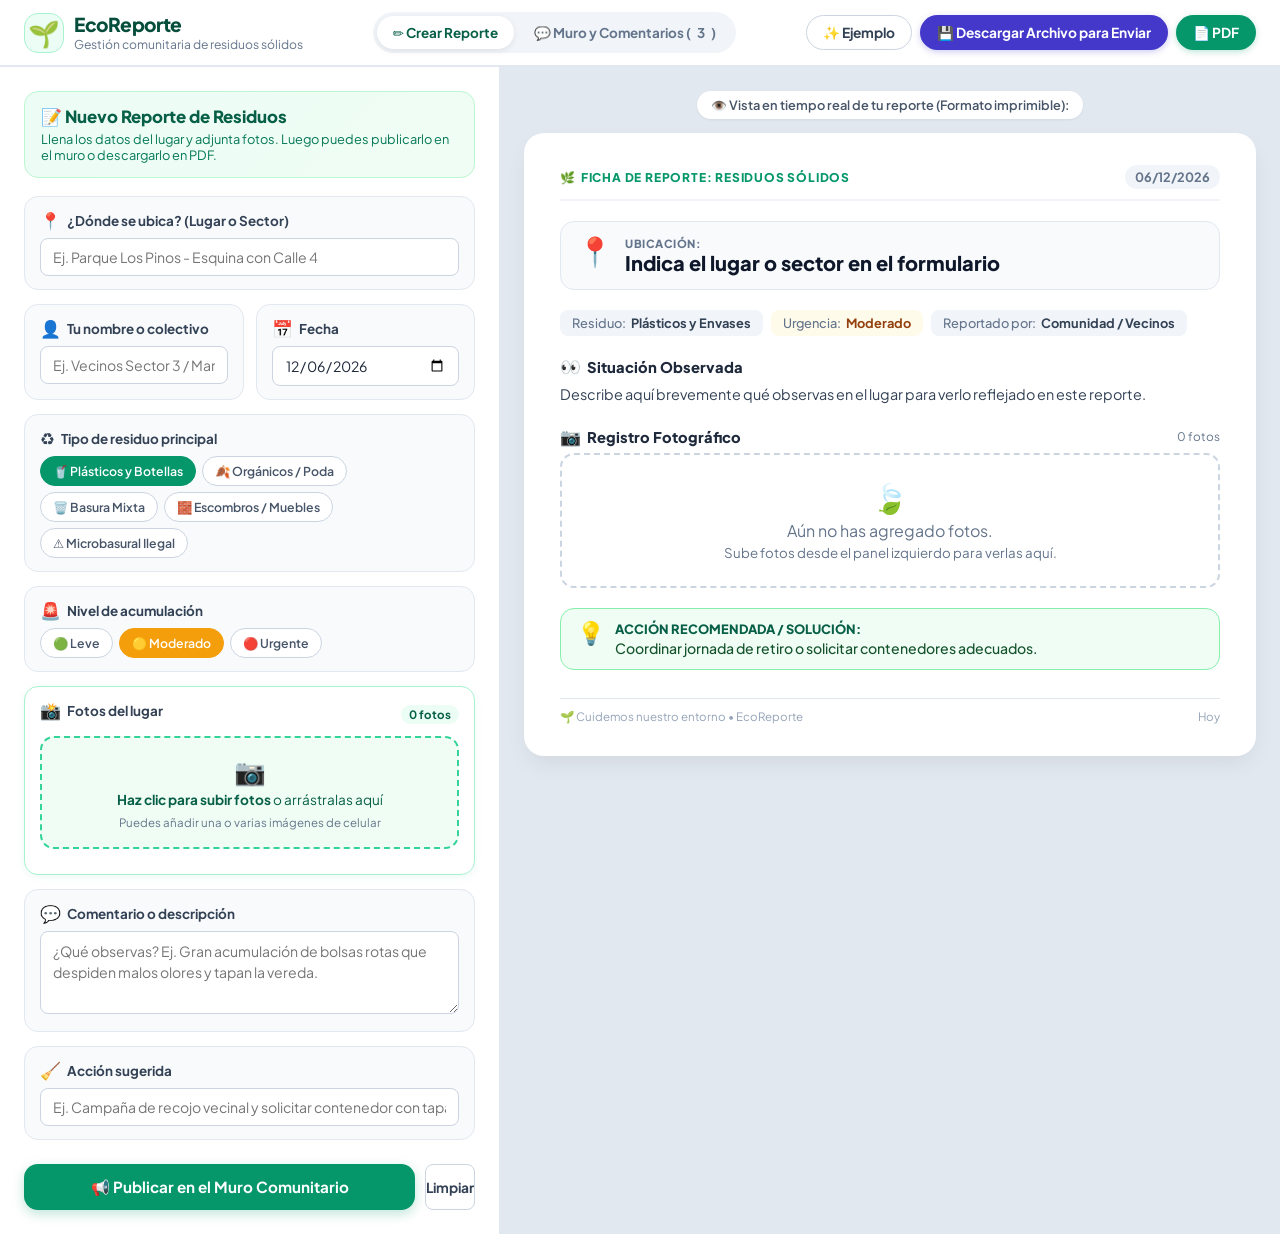
==== ecoreporte-completo.html @ 7c21dd0f "feat: EcoReporte - Sistema de reportes de residuos solidos con imagenes y muro comunitario" ====
<!DOCTYPE html>
<html lang="es">
<head>
  <meta charset="UTF-8">
  <meta name="viewport" content="width=device-width, initial-scale=1.0">
  <title>EcoReporte • Residuos Sólidos y Muro Comunitario</title>
  <link rel="preconnect" href="https://fonts.googleapis.com">
  <link rel="preconnect" href="https://fonts.gstatic.com" crossorigin>
  <link href="https://fonts.googleapis.com/css2?family=Plus+Jakarta+Sans:wght@400;500;600;700;800&family=Space+Grotesk:wght@600;700&display=swap" rel="stylesheet">
  <style>
/* ==========================================================================
   ESTILOS - ECOREPORTE (RESIDUOS SÓLIDOS & MURO COMUNITARIO)
   ========================================================================== */
:root {
  --eco-green: #10b981;
  --eco-dark: #065f46;
  --eco-light: #ecfdf5;
  --eco-border: #a7f3d0;
  --amber-soft: #fef3c7;
  --amber-text: #92400e;
  --red-soft: #fee2e2;
  --red-text: #991b1b;
  --bg-main: #f8fafc;
  --bg-card: #ffffff;
  --text-dark: #1e293b;
  --text-muted: #64748b;
  --border: #e2e8f0;
  --radius-sm: 8px;
  --radius-md: 14px;
  --radius-lg: 20px;
  --radius-pill: 9999px;
  --font-family: 'Plus Jakarta Sans', system-ui, -apple-system, sans-serif;
}
* { box-sizing: border-box; margin: 0; padding: 0; }
body {
  font-family: var(--font-family);
  background: var(--bg-main);
  color: var(--text-dark);
  min-height: 100vh;
  display: flex;
  flex-direction: column;
}
.navbar {
  background: #ffffff;
  border-bottom: 2px solid #e2e8f0;
  padding: 12px 24px;
  display: flex;
  align-items: center;
  justify-content: space-between;
  position: sticky;
  top: 0;
  z-index: 50;
  gap: 16px;
  flex-wrap: wrap;
}
.nav-brand { display: flex; align-items: center; gap: 10px; }
.brand-avatar {
  font-size: 1.6rem;
  background: var(--eco-light);
  width: 40px; height: 40px;
  display: flex; align-items: center; justify-content: center;
  border-radius: var(--radius-md);
  border: 1px solid var(--eco-border);
}
.brand-title {
  font-size: 1.2rem;
  font-weight: 800;
  color: #064e3b;
  letter-spacing: -0.3px;
  line-height: 1.2;
}
.brand-subtitle { font-size: 0.76rem; color: var(--text-muted); }
.nav-tabs {
  display: flex;
  background: #f1f5f9;
  padding: 4px;
  border-radius: var(--radius-pill);
  gap: 4px;
}
.tab-btn {
  font-family: inherit;
  font-size: 0.84rem;
  font-weight: 700;
  padding: 8px 16px;
  border-radius: var(--radius-pill);
  border: none;
  background: transparent;
  color: #64748b;
  cursor: pointer;
  transition: all 0.2s;
  display: flex; align-items: center; gap: 6px;
}
.tab-btn:hover { color: #1e293b; }
.tab-btn.active {
  background: #ffffff;
  color: #065f46;
  box-shadow: 0 2px 6px rgba(0, 0, 0, 0.08);
}
.nav-buttons { display: flex; gap: 8px; align-items: center; }
.view-content { display: none; flex: 1; }
.view-content.active { display: block; }
.btn {
  font-family: inherit;
  font-weight: 700;
  font-size: 0.86rem;
  cursor: pointer;
  border: 1px solid transparent;
  transition: all 0.2s ease;
  display: inline-flex; align-items: center; gap: 6px;
  border-radius: var(--radius-sm);
}
.btn-pill { padding: 8px 16px; border-radius: var(--radius-pill); }
.btn-primary {
  background: #059669; color: #ffffff;
  box-shadow: 0 2px 6px rgba(5, 150, 105, 0.25);
}
.btn-primary:hover { background: #047857; transform: translateY(-1px); }
.btn-secondary { background: #ffffff; color: #334155; border-color: #cbd5e1; }
.btn-secondary:hover { background: #f1f5f9; }
.btn-download-zip {
  background: #4338ca; color: #ffffff;
  box-shadow: 0 2px 6px rgba(67, 56, 202, 0.25);
}
.btn-download-zip:hover { background: #3730a3; transform: translateY(-1px); }
.btn-publish {
  background: #059669; color: #ffffff;
  padding: 12px 20px; font-size: 0.95rem;
  border-radius: var(--radius-md);
  box-shadow: 0 4px 12px rgba(5, 150, 105, 0.25);
  flex: 1; justify-content: center;
}
.btn-publish:hover { background: #047857; transform: translateY(-1px); }
.form-publish-actions { display: flex; gap: 10px; margin-top: 10px; }
.main-wrapper {
  display: grid;
  grid-template-columns: 500px 1fr;
  min-height: calc(100vh - 70px);
}
@media (max-width: 1024px) {
  .main-wrapper { grid-template-columns: 1fr; min-height: auto; }
}
.form-container {
  background: #ffffff;
  border-right: 1px solid var(--border);
  overflow-y: auto; padding: 24px;
}
.form-header-card {
  background: linear-gradient(135deg, #ecfdf5, #f0fdf4);
  border: 1px solid #bbf7d0;
  border-radius: var(--radius-md);
  padding: 14px 16px; margin-bottom: 18px;
}
.form-header-card h2 { font-size: 1.05rem; font-weight: 800; color: #065f46; margin-bottom: 4px; }
.form-header-card p { font-size: 0.8rem; color: #047857; }
.simple-form { display: flex; flex-direction: column; gap: 14px; }
.card-input {
  background: #f8fafc;
  border: 1px solid #e2e8f0;
  border-radius: var(--radius-md);
  padding: 13px 15px; transition: all 0.2s;
}
.card-input:focus-within {
  border-color: var(--eco-green);
  background: #ffffff;
  box-shadow: 0 0 0 3px rgba(16, 185, 129, 0.12);
}
.input-label {
  display: flex; align-items: center; gap: 6px;
  font-size: 0.84rem; font-weight: 700; color: #334155; margin-bottom: 7px;
}
.label-icon { font-size: 1.05rem; }
.grid-2-inputs { display: grid; grid-template-columns: 1fr 1fr; gap: 12px; }
@media (max-width: 600px) { .grid-2-inputs { grid-template-columns: 1fr; } }
input[type="text"], input[type="date"], textarea {
  width: 100%; font-family: inherit; font-size: 0.88rem;
  padding: 9px 12px; border: 1px solid #cbd5e1;
  border-radius: var(--radius-sm); background: #ffffff;
  color: var(--text-dark); outline: none; transition: border-color 0.2s;
}
input:focus, textarea:focus { border-color: var(--eco-green); }
textarea { resize: vertical; line-height: 1.5; }
.pills-selector { display: flex; flex-wrap: wrap; gap: 6px; }
.pill-option {
  font-family: inherit; font-size: 0.77rem; font-weight: 600;
  padding: 6px 12px; border-radius: var(--radius-pill);
  border: 1px solid #cbd5e1; background: #ffffff; color: #475569;
  cursor: pointer; transition: all 0.15s ease;
}
.pill-option:hover { background: #f1f5f9; }
.pill-option.active { background: #059669; color: #ffffff; border-color: #059669; }
.pill-low.active { background: #10b981; border-color: #10b981; }
.pill-mid.active { background: #f59e0b; border-color: #f59e0b; }
.pill-high.active { background: #ef4444; border-color: #ef4444; }
.highlight-box {
  background: #ffffff; border-color: #a7f3d0;
  box-shadow: 0 2px 8px rgba(16, 185, 129, 0.08);
}
.upload-head { display: flex; justify-content: space-between; align-items: center; margin-bottom: 8px; }
.photo-badge {
  font-size: 0.72rem; font-weight: 700; background: var(--eco-light);
  color: var(--eco-dark); padding: 2px 8px; border-radius: var(--radius-pill);
}
.simple-dropzone {
  border: 2px dashed #34d399; background: #f0fdf4;
  border-radius: var(--radius-md); padding: 16px 12px; text-align: center;
  cursor: pointer; transition: all 0.2s;
}
.simple-dropzone:hover, .simple-dropzone.dragover { background: #dcfce7; border-color: #059669; }
.drop-circle { font-size: 1.6rem; margin-bottom: 4px; }
.drop-text { font-size: 0.85rem; color: #065f46; margin-bottom: 2px; }
.drop-hint { font-size: 0.72rem; color: #64748b; }
.photos-editor-list { display: flex; flex-direction: column; gap: 8px; margin-top: 12px; }
.photo-edit-item {
  display: grid; grid-template-columns: 60px 1fr 30px; gap: 10px;
  background: #f8fafc; border: 1px solid #e2e8f0; border-radius: var(--radius-sm);
  padding: 6px; align-items: center;
}
.photo-thumb {
  width: 60px; height: 48px; border-radius: 6px; overflow: hidden; background: #cbd5e1;
}
.photo-thumb img { width: 100%; height: 100%; object-fit: cover; }
.photo-edit-item input { font-size: 0.78rem; padding: 5px 8px; }
.btn-del-photo {
  background: transparent; border: none; font-size: 1.1rem; color: #94a3b8;
  cursor: pointer; border-radius: 4px; width: 28px; height: 28px;
  display: flex; align-items: center; justify-content: center;
}
.btn-del-photo:hover { background: #fee2e2; color: #ef4444; }
.preview-container {
  background: #e2e8f0; overflow-y: auto; padding: 24px;
  display: flex; flex-direction: column; align-items: center;
}
.preview-notice {
  font-size: 0.8rem; font-weight: 600; color: #475569; margin-bottom: 14px;
  background: #ffffff; padding: 6px 14px; border-radius: var(--radius-pill);
  box-shadow: 0 1px 3px rgba(0,0,0,0.06);
}
.report-card {
  background: #ffffff; width: 100%; max-width: 740px;
  border-radius: var(--radius-lg); box-shadow: 0 10px 25px -5px rgba(0, 0, 0, 0.08);
  padding: 32px 36px; display: flex; flex-direction: column; gap: 20px;
}
@media (max-width: 600px) { .report-card { padding: 20px 16px; } }
.report-topbar {
  display: flex; justify-content: space-between; align-items: center;
  border-bottom: 2px solid #f1f5f9; padding-bottom: 10px;
}
.top-nature-tag {
  font-size: 0.75rem; font-weight: 800; letter-spacing: 0.8px; color: #059669;
  display: flex; align-items: center; gap: 5px;
}
.top-date {
  font-size: 0.8rem; font-weight: 700; color: #64748b; background: #f1f5f9;
  padding: 4px 10px; border-radius: var(--radius-pill);
}
.report-hero {
  display: flex; align-items: flex-start; gap: 12px; background: #f8fafc;
  padding: 14px 16px; border-radius: var(--radius-md); border: 1px solid #e2e8f0;
}
.hero-pin { font-size: 1.8rem; line-height: 1; }
.hero-small {
  font-size: 0.7rem; font-weight: 800; color: #64748b; letter-spacing: 0.5px; display: block;
}
.hero-location { font-size: 1.25rem; font-weight: 800; color: #0f172a; }
.report-meta-tags { display: flex; flex-wrap: wrap; gap: 8px; }
.meta-tag {
  background: #f1f5f9; padding: 5px 12px; border-radius: var(--radius-sm);
  font-size: 0.8rem; color: #334155; display: flex; gap: 5px; align-items: center;
}
.tag-label { color: #64748b; font-weight: 500; }
.tag-urgency.urg-bajo { background: #ecfdf5; color: #065f46; }
.tag-urgency.urg-moderado { background: #fffbeb; color: #92400e; }
.tag-urgency.urg-urgente { background: #fef2f2; color: #991b1b; }
.report-block { display: flex; flex-direction: column; gap: 6px; }
.block-title {
  font-size: 0.92rem; font-weight: 800; color: #1e293b; display: flex; align-items: center; gap: 6px;
}
.title-bullet { font-size: 1.05rem; }
.block-content { font-size: 0.9rem; line-height: 1.6; color: #334155; white-space: pre-wrap; }
.gallery-head { display: flex; justify-content: space-between; align-items: center; }
.gallery-count { font-size: 0.74rem; color: #64748b; }
.clean-photos-grid { display: grid; grid-template-columns: repeat(2, 1fr); gap: 12px; }
@media (max-width: 600px) { .clean-photos-grid { grid-template-columns: 1fr; } }
.photo-sheet-card {
  background: #ffffff; border: 1px solid #e2e8f0; border-radius: var(--radius-sm);
  overflow: hidden; box-shadow: 0 1px 4px rgba(0,0,0,0.04);
}
.photo-wrap { width: 100%; height: 180px; background: #f1f5f9; overflow: hidden; cursor: zoom-in; }
.photo-wrap img { width: 100%; height: 100%; object-fit: cover; display: block; }
.photo-label-box {
  padding: 8px 10px; background: #ffffff; font-size: 0.76rem; font-weight: 600;
  color: #334155; border-top: 1px solid #f1f5f9;
}
.empty-photos-box {
  grid-column: 1 / -1; border: 2px dashed #cbd5e1; border-radius: var(--radius-md);
  padding: 24px 16px; text-align: center; color: #64748b;
}
.empty-icon { font-size: 1.8rem; display: block; margin-bottom: 4px; }
.report-action-card {
  background: #f0fdf4; border: 1px solid #86efac; border-radius: var(--radius-md);
  padding: 12px 16px; display: flex; align-items: flex-start; gap: 10px;
}
.action-icon { font-size: 1.4rem; line-height: 1; }
.action-heading {
  font-size: 0.8rem; font-weight: 800; color: #065f46; text-transform: uppercase; margin-bottom: 2px;
}
.action-text { font-size: 0.88rem; color: #14532d; font-weight: 500; }
.report-footer {
  border-top: 1px solid #e2e8f0; padding-top: 10px; display: flex;
  justify-content: space-between; font-size: 0.72rem; color: #94a3b8; margin-top: 8px;
}
.feed-wrapper {
  max-width: 1100px; margin: 0 auto; padding: 30px 20px;
  display: flex; flex-direction: column; gap: 24px;
}
.feed-header {
  background: #ffffff; border: 1px solid var(--border); border-radius: var(--radius-lg);
  padding: 24px 28px; display: flex; justify-content: space-between; align-items: center;
  box-shadow: 0 2px 8px rgba(0, 0, 0, 0.04); flex-wrap: wrap; gap: 16px;
}
.feed-header-info h2 { font-size: 1.35rem; font-weight: 800; color: #064e3b; margin-bottom: 4px; }
.feed-header-info p { font-size: 0.88rem; color: var(--text-muted); }
.feed-filters { display: flex; align-items: center; gap: 8px; flex-wrap: wrap; }
.filter-label { font-size: 0.82rem; font-weight: 700; color: var(--text-muted); }
.filter-pill {
  font-family: inherit; font-size: 0.8rem; font-weight: 600; padding: 6px 14px;
  border-radius: var(--radius-pill); background: #ffffff; border: 1px solid #cbd5e1;
  color: #475569; cursor: pointer; transition: all 0.15s ease;
}
.filter-pill:hover { background: #f1f5f9; }
.filter-pill.active { background: #065f46; color: #ffffff; border-color: #065f46; }
.feed-cards-grid { display: grid; grid-template-columns: repeat(auto-fill, minmax(340px, 1fr)); gap: 22px; }
.community-card {
  background: #ffffff; border: 1px solid var(--border); border-radius: var(--radius-lg);
  overflow: hidden; box-shadow: 0 4px 14px rgba(0, 0, 0, 0.05); display: flex;
  flex-direction: column; transition: transform 0.2s, box-shadow 0.2s;
}
.community-card:hover { transform: translateY(-2px); box-shadow: 0 8px 20px rgba(0, 0, 0, 0.08); }
.card-top {
  padding: 16px 18px 12px 18px; display: flex; justify-content: space-between;
  align-items: flex-start; gap: 10px;
}
.card-loc-area { display: flex; align-items: flex-start; gap: 8px; }
.card-loc-icon { font-size: 1.3rem; line-height: 1; }
.card-loc-title { font-size: 1rem; font-weight: 800; color: #0f172a; line-height: 1.3; }
.card-reporter-info { font-size: 0.74rem; color: #64748b; margin-top: 2px; }
.card-badges { padding: 0 18px 10px 18px; display: flex; gap: 6px; flex-wrap: wrap; }
.badge-res {
  font-size: 0.72rem; font-weight: 700; padding: 3px 9px;
  border-radius: var(--radius-pill); background: #f1f5f9; color: #334155;
}
.badge-urg { font-size: 0.72rem; font-weight: 700; padding: 3px 9px; border-radius: var(--radius-pill); }
.card-photo-slider {
  position: relative; width: 100%; height: 200px; background: #0f172a;
  overflow: hidden; cursor: zoom-in;
}
.card-photo-slider img { width: 100%; height: 100%; object-fit: cover; display: block; }
.card-photo-badge {
  position: absolute; bottom: 8px; right: 8px; background: rgba(15, 23, 42, 0.75);
  color: #ffffff; font-size: 0.7rem; font-weight: 700; padding: 2px 8px; border-radius: var(--radius-pill);
}
.card-body { padding: 16px 18px; display: flex; flex-direction: column; gap: 12px; flex: 1; }
.card-desc { font-size: 0.88rem; line-height: 1.5; color: #334155; }
.card-action-box {
  background: #f0fdf4; border-left: 3px solid #10b981; padding: 8px 12px;
  border-radius: 4px; font-size: 0.8rem; color: #065f46;
}
.card-action-box strong { display: block; font-size: 0.72rem; text-transform: uppercase; margin-bottom: 2px; }
.comments-section {
  border-top: 1px solid #f1f5f9; padding: 14px 18px; background: #f8fafc;
  display: flex; flex-direction: column; gap: 10px;
}
.comments-header {
  display: flex; justify-content: space-between; align-items: center;
  font-size: 0.8rem; font-weight: 700; color: #475569;
}
.comments-list { display: flex; flex-direction: column; gap: 8px; max-height: 160px; overflow-y: auto; }
.comment-bubble {
  background: #ffffff; border: 1px solid #e2e8f0; border-radius: 10px;
  padding: 8px 10px; font-size: 0.8rem;
}
.comment-bubble-author { font-weight: 700; color: #065f46; margin-right: 4px; }
.comment-bubble-text { color: #334155; }
.comment-bubble-time { font-size: 0.68rem; color: #94a3b8; display: block; margin-top: 2px; text-align: right; }
.no-comments-yet { font-size: 0.75rem; color: #94a3b8; font-style: italic; text-align: center; padding: 6px 0; }
.add-comment-box { display: flex; gap: 6px; margin-top: 4px; }
.input-quick-comment { flex: 1; font-size: 0.8rem !important; padding: 6px 10px !important; border-radius: var(--radius-pill) !important; }
.btn-send-comment {
  background: #059669; color: #ffffff; border: none; font-size: 0.78rem;
  font-weight: 700; padding: 6px 12px; border-radius: var(--radius-pill);
  cursor: pointer; transition: background 0.15s;
}
.btn-send-comment:hover { background: #047857; }
.card-bottom-actions {
  padding: 10px 18px 14px 18px; background: #f8fafc; border-top: 1px solid #f1f5f9;
  display: flex; justify-content: space-between; align-items: center;
}
.btn-card-load {
  font-size: 0.78rem; font-weight: 700; color: #059669; background: transparent;
  border: none; cursor: pointer; text-decoration: underline;
}
.btn-card-load:hover { color: #047857; }
.image-zoom-overlay {
  position: fixed; inset: 0; background: rgba(0, 0, 0, 0.85); display: none;
  align-items: center; justify-content: center; z-index: 100; padding: 20px;
}
.image-zoom-overlay.show { display: flex; }
.zoom-content { max-width: 90vw; max-height: 85vh; display: flex; flex-direction: column; align-items: center; }
.zoom-content img { max-width: 100%; max-height: 75vh; border-radius: 8px; object-fit: contain; }
.zoom-caption { color: #ffffff; margin-top: 10px; font-size: 0.95rem; }
.zoom-close {
  position: absolute; top: 18px; right: 22px; font-size: 2rem; color: #ffffff;
  background: transparent; border: none; cursor: pointer;
}
@media print {
  @page { size: portrait; margin: 12mm; }
  body { background: #ffffff !important; }
  .no-print, .navbar, .form-container, .preview-notice, .image-zoom-overlay, #view-feed { display: none !important; }
  #view-create { display: block !important; }
  .main-wrapper { display: block !important; min-height: auto !important; }
  .preview-container { background: transparent !important; padding: 0 !important; display: block !important; }
  .report-card { box-shadow: none !important; border: none !important; padding: 0 !important; max-width: 100% !important; }
  .photo-sheet-card { page-break-inside: avoid !important; break-inside: avoid !important; }
}
  </style>
</head>
<body>

  <!-- BARRA SUPERIOR CON PESTAÑAS Y BOTÓN DE DESCARGA DIRECTA -->
  <header class="navbar no-print">
    <div class="nav-brand">
      <div class="brand-avatar">🌱</div>
      <div>
        <h1 class="brand-title">EcoReporte</h1>
        <p class="brand-subtitle">Gestión comunitaria de residuos sólidos</p>
      </div>
    </div>

    <!-- PESTAÑAS -->
    <nav class="nav-tabs">
      <button id="tab-btn-create" class="tab-btn active">
        ✏️ Crear Reporte
      </button>
      <button id="tab-btn-feed" class="tab-btn">
        💬 Muro y Comentarios (<span id="badge-total-reports">3</span>)
      </button>
    </nav>

    <!-- ACCIONES -->
    <div class="nav-buttons">
      <button id="btn-example" class="btn btn-pill btn-secondary" title="Cargar reporte de demostración">
        ✨ Ejemplo
      </button>
      <button id="btn-download-html" class="btn btn-pill btn-download-zip" title="Descargar este archivo listo para mandar por WhatsApp o correo">
        💾 Descargar Archivo para Enviar
      </button>
      <button id="btn-print" class="btn btn-pill btn-primary" title="Generar PDF o imprimir">
        📄 PDF
      </button>
    </div>
  </header>

  <!-- VISTA 1: CREAR REPORTE -->
  <div id="view-create" class="view-content active">
    <main class="main-wrapper">
      <section class="form-container no-print">
        <div class="form-header-card">
          <h2>📝 Nuevo Reporte de Residuos</h2>
          <p>Llena los datos del lugar y adjunta fotos. Luego puedes publicarlo en el muro o descargarlo en PDF.</p>
        </div>

        <form id="waste-form" class="simple-form" onsubmit="event.preventDefault();">
          <div class="card-input">
            <label for="inp-location" class="input-label">
              <span class="label-icon">📍</span> ¿Dónde se ubica? (Lugar o Sector)
            </label>
            <input type="text" id="inp-location" placeholder="Ej. Parque Los Pinos - Esquina con Calle 4" required>
          </div>

          <div class="grid-2-inputs">
            <div class="card-input">
              <label for="inp-reporter" class="input-label">
                <span class="label-icon">👤</span> Tu nombre o colectivo
              </label>
              <input type="text" id="inp-reporter" placeholder="Ej. Vecinos Sector 3 / María G.">
            </div>

            <div class="card-input">
              <label for="inp-date" class="input-label">
                <span class="label-icon">📅</span> Fecha
              </label>
              <input type="date" id="inp-date">
            </div>
          </div>

          <div class="card-input">
            <label class="input-label">
              <span class="label-icon">♻️</span> Tipo de residuo principal
            </label>
            <div class="pills-selector" id="waste-type-pills">
              <button type="button" class="pill-option active" data-val="Plásticos y Envases">🥤 Plásticos y Botellas</button>
              <button type="button" class="pill-option" data-val="Restos Orgánicos">🍂 Orgánicos / Poda</button>
              <button type="button" class="pill-option" data-val="Basura Mixta">🗑️ Basura Mixta</button>
              <button type="button" class="pill-option" data-val="Escombros y Desmonte">🧱 Escombros / Muebles</button>
              <button type="button" class="pill-option" data-val="Punto Crítico">⚠️ Microbasural Ilegal</button>
            </div>
          </div>

          <div class="card-input">
            <label class="input-label">
              <span class="label-icon">🚨</span> Nivel de acumulación
            </label>
            <div class="pills-selector" id="urgency-pills">
              <button type="button" class="pill-option pill-low" data-val="Bajo">🟢 Leve</button>
              <button type="button" class="pill-option pill-mid active" data-val="Moderado">🟡 Moderado</button>
              <button type="button" class="pill-option pill-high" data-val="Urgente">🔴 Urgente</button>
            </div>
          </div>

          <div class="card-input highlight-box">
            <div class="upload-head">
              <label class="input-label">
                <span class="label-icon">📸</span> Fotos del lugar
              </label>
              <span class="photo-badge" id="photo-count-badge">0 fotos</span>
            </div>

            <div class="simple-dropzone" id="dropzone">
              <input type="file" id="file-input" accept="image/*" multiple style="display: none;">
              <div class="drop-circle">📷</div>
              <p class="drop-text"><strong>Haz clic para subir fotos</strong> o arrástralas aquí</p>
              <span class="drop-hint">Puedes añadir una o varias imágenes de celular</span>
            </div>

            <div class="photos-editor-list" id="photos-editor-list"></div>
          </div>

          <div class="card-input">
            <label for="inp-description" class="input-label">
              <span class="label-icon">💬</span> Comentario o descripción
            </label>
            <textarea id="inp-description" rows="3" placeholder="¿Qué observas? Ej. Gran acumulación de bolsas rotas que despiden malos olores y tapan la vereda."></textarea>
          </div>

          <div class="card-input">
            <label for="inp-solution" class="input-label">
              <span class="label-icon">🧹</span> Acción sugerida
            </label>
            <input type="text" id="inp-solution" placeholder="Ej. Campaña de recojo vecinal y solicitar contenedor con tapa">
          </div>

          <div class="form-publish-actions">
            <button type="button" id="btn-publish-wall" class="btn btn-publish">
              📢 Publicar en el Muro Comunitario
            </button>
            <button type="button" id="btn-new" class="btn btn-secondary">
              Limpiar
            </button>
          </div>
        </form>
      </section>

      <!-- VISTA PREVIA LIMPIA -->
      <section class="preview-container">
        <div class="preview-notice no-print">
          <span>👁️ Vista en tiempo real de tu reporte (Formato imprimible):</span>
        </div>

        <article class="report-card" id="report-card">
          <div class="report-topbar">
            <div class="top-nature-tag">
              <span class="leaf-icon">🌿</span> FICHA DE REPORTE: RESIDUOS SÓLIDOS
            </div>
            <div class="top-date" id="pv-date">06/10/2026</div>
          </div>

          <div class="report-hero">
            <div class="hero-pin">📍</div>
            <div class="hero-text">
              <span class="hero-small">UBICACIÓN:</span>
              <h2 class="hero-location" id="pv-location">Indica el lugar en el formulario</h2>
            </div>
          </div>

          <div class="report-meta-tags">
            <div class="meta-tag tag-type">
              <span class="tag-label">Residuo:</span>
              <strong id="pv-type">Plásticos y Envases</strong>
            </div>
            <div class="meta-tag tag-urgency" id="pv-urgency-wrapper">
              <span class="tag-label">Urgencia:</span>
              <strong id="pv-urgency">Moderado</strong>
            </div>
            <div class="meta-tag tag-reporter">
              <span class="tag-label">Reportado por:</span>
              <strong id="pv-reporter">Comunidad Local</strong>
            </div>
          </div>

          <div class="report-block">
            <h3 class="block-title">
              <span class="title-bullet">👀</span> Situación Observada
            </h3>
            <p class="block-content" id="pv-description">
              Describe en el panel izquierdo lo que observas para verlo reflejado aquí.
            </p>
          </div>

          <div class="report-block">
            <div class="gallery-head">
              <h3 class="block-title">
                <span class="title-bullet">📷</span> Registro Fotográfico
              </h3>
              <span class="gallery-count" id="pv-photo-count">0 fotos</span>
            </div>

            <div class="clean-photos-grid" id="pv-photos-grid">
              <div class="empty-photos-box">
                <span class="empty-icon">🍃</span>
                <p>Aún no has agregado fotos.</p>
                <small>Sube fotos en el panel izquierdo para verlas aquí.</small>
              </div>
            </div>
          </div>

          <div class="report-action-card" id="pv-solution-box">
            <div class="action-icon">💡</div>
            <div>
              <div class="action-heading">Acción Recomendada / Solución:</div>
              <p class="action-text" id="pv-solution">Coordinar limpieza o colocación de contenedores adecuados.</p>
            </div>
          </div>

          <div class="report-footer">
            <span>🌱 Cuidemos nuestro entorno • EcoReporte</span>
            <span id="pv-time-now">Hoy</span>
          </div>
        </article>
      </section>
    </main>
  </div>

  <!-- VISTA 2: MURO COMUNITARIO -->
  <div id="view-feed" class="view-content no-print">
    <section class="feed-wrapper">
      <div class="feed-header">
        <div class="feed-header-info">
          <h2>💬 Muro Comunitario de Reportes y Comentarios</h2>
          <p>Revisa lo que otros vecinos y voluntarios han reportado, añade comentarios o visualiza las fotos de cada lugar.</p>
        </div>
        <button id="btn-go-create" class="btn btn-pill btn-primary">
          ➕ Publicar un Nuevo Reporte
        </button>
      </div>

      <div class="feed-filters">
        <span class="filter-label">Filtrar por:</span>
        <button class="filter-pill active" data-filter="todos">Todos (<span id="filter-count-all">0</span>)</button>
        <button class="filter-pill" data-filter="Plásticos y Envases">🥤 Plásticos</button>
        <button class="filter-pill" data-filter="Punto Crítico">⚠️ Puntos Críticos</button>
        <button class="filter-pill" data-filter="Restos Orgánicos">🍂 Orgánicos</button>
        <button class="filter-pill" data-filter="Basura Mixta">🗑️ Basura Mixta</button>
      </div>

      <div class="feed-cards-grid" id="feed-cards-container"></div>
    </section>
  </div>

  <!-- ZOOM MODAL -->
  <div class="image-zoom-overlay" id="image-zoom">
    <button class="zoom-close" id="btn-zoom-close">&times;</button>
    <div class="zoom-content">
      <img id="zoom-img" src="" alt="Foto ampliada">
      <p id="zoom-caption" class="zoom-caption"></p>
    </div>
  </div>

  <!-- LÓGICA JAVASCRIPT INCLUIDA -->
  <script>
const state = {
  activeView: 'create',
  currentFilter: 'todos',
  currentReport: {
    location: '',
    reporter: '',
    date: '',
    wasteType: 'Plásticos y Envases',
    urgency: 'Moderado',
    description: '',
    solution: '',
    images: []
  },
  communityReports: []
};

document.addEventListener('DOMContentLoaded', () => {
  setupDefaultDate();
  setupPills();
  setupInputs();
  setupDropzone();
  setupNavigation();
  setupActions();
  loadCommunityReports();
  updateLivePreview();
  renderCommunityFeed();
});

function setupDefaultDate() {
  const today = new Date().toISOString().split('T')[0];
  const dateInput = document.getElementById('inp-date');
  if (dateInput) {
    dateInput.value = today;
    state.currentReport.date = today;
  }
}

function setupNavigation() {
  const tabCreate = document.getElementById('tab-btn-create');
  const tabFeed = document.getElementById('tab-btn-feed');
  const btnGoCreate = document.getElementById('btn-go-create');

  tabCreate.addEventListener('click', () => switchView('create'));
  tabFeed.addEventListener('click', () => switchView('feed'));
  if (btnGoCreate) btnGoCreate.addEventListener('click', () => switchView('create'));

  const filterPills = document.querySelectorAll('.feed-filters .filter-pill');
  filterPills.forEach(pill => {
    pill.addEventListener('click', () => {
      filterPills.forEach(p => p.classList.remove('active'));
      pill.classList.add('active');
      state.currentFilter = pill.getAttribute('data-filter');
      renderCommunityFeed();
    });
  });
}

function switchView(viewName) {
  state.activeView = viewName;
  const viewCreate = document.getElementById('view-create');
  const viewFeed = document.getElementById('view-feed');
  const tabCreate = document.getElementById('tab-btn-create');
  const tabFeed = document.getElementById('tab-btn-feed');

  if (viewName === 'create') {
    viewCreate.classList.add('active');
    viewFeed.classList.remove('active');
    tabCreate.classList.add('active');
    tabFeed.classList.remove('active');
  } else {
    viewCreate.classList.remove('active');
    viewFeed.classList.add('active');
    tabCreate.classList.remove('active');
    tabFeed.classList.add('active');
    renderCommunityFeed();
  }
}

function setupPills() {
  const wastePills = document.querySelectorAll('#waste-type-pills .pill-option');
  wastePills.forEach(pill => {
    pill.addEventListener('click', () => {
      wastePills.forEach(p => p.classList.remove('active'));
      pill.classList.add('active');
      state.currentReport.wasteType = pill.getAttribute('data-val');
      updateLivePreview();
    });
  });

  const urgencyPills = document.querySelectorAll('#urgency-pills .pill-option');
  urgencyPills.forEach(pill => {
    pill.addEventListener('click', () => {
      urgencyPills.forEach(p => p.classList.remove('active'));
      pill.classList.add('active');
      state.currentReport.urgency = pill.getAttribute('data-val');
      updateLivePreview();
    });
  });
}

function setupInputs() {
  const bindings = [
    { id: 'inp-location', key: 'location' },
    { id: 'inp-reporter', key: 'reporter' },
    { id: 'inp-date', key: 'date' },
    { id: 'inp-description', key: 'description' },
    { id: 'inp-solution', key: 'solution' }
  ];

  bindings.forEach(({ id, key }) => {
    const input = document.getElementById(id);
    if (input) {
      input.addEventListener('input', (e) => {
        state.currentReport[key] = e.target.value;
        updateLivePreview();
      });
    }
  });
}

function setupActions() {
  document.getElementById('btn-print').addEventListener('click', () => {
    if (state.activeView !== 'create') switchView('create');
    setTimeout(() => window.print(), 100);
  });

  document.getElementById('btn-example').addEventListener('click', () => {
    if (state.activeView !== 'create') switchView('create');
    loadWasteExample();
  });

  document.getElementById('btn-new').addEventListener('click', resetCurrentReport);
  document.getElementById('btn-publish-wall').addEventListener('click', publishReportToWall);

  // BOTÓN DE DESCARGA DIRECTA DE ESTE ARCHIVO
  const btnDownload = document.getElementById('btn-download-html');
  if (btnDownload) {
    btnDownload.addEventListener('click', () => {
      const fullHtml = '<!DOCTYPE html>\n' + document.documentElement.outerHTML;
      const blob = new Blob([fullHtml], { type: 'text/html;charset=utf-8' });
      const a = document.createElement('a');
      a.href = URL.createObjectURL(blob);
      a.download = 'EcoReporte-Residuos-Solidos.html';
      document.body.appendChild(a);
      a.click();
      a.remove();
      alert('✅ ¡Archivo "EcoReporte-Residuos-Solidos.html" descargado a tu carpeta de Descargas!\n\nYa puedes adjuntarlo por WhatsApp, correo o Telegram.');
    });
  }

  const zoomModal = document.getElementById('image-zoom');
  document.getElementById('btn-zoom-close').addEventListener('click', () => zoomModal.classList.remove('show'));
  zoomModal.addEventListener('click', (e) => {
    if (e.target === zoomModal) zoomModal.classList.remove('show');
  });
}

function setupDropzone() {
  const dropzone = document.getElementById('dropzone');
  const fileInput = document.getElementById('file-input');
  dropzone.addEventListener('click', () => fileInput.click());

  fileInput.addEventListener('change', (e) => {
    if (e.target.files) {
      handleFiles(Array.from(e.target.files));
      fileInput.value = '';
    }
  });

  ['dragenter', 'dragover'].forEach(name => {
    dropzone.addEventListener(name, (e) => {
      e.preventDefault();
      dropzone.classList.add('dragover');
    });
  });

  ['dragleave', 'drop'].forEach(name => {
    dropzone.addEventListener(name, (e) => {
      e.preventDefault();
      dropzone.classList.remove('dragover');
    });
  });

  dropzone.addEventListener('drop', (e) => {
    if (e.dataTransfer && e.dataTransfer.files) {
      handleFiles(Array.from(e.dataTransfer.files));
    }
  });
}

function handleFiles(files) {
  const valid = files.filter(f => f.type.startsWith('image/'));
  valid.forEach(file => {
    const reader = new FileReader();
    reader.onload = (e) => compressAndAddImage(e.target.result);
    reader.readAsDataURL(file);
  });
}

function compressAndAddImage(dataUrl) {
  const img = new Image();
  img.onload = () => {
    const max = 1200;
    let w = img.width, h = img.height;
    if (w > max || h > max) {
      if (w > h) { h = Math.round((h * max) / w); w = max; }
      else { w = Math.round((w * max) / h); h = max; }
    }
    const canvas = document.createElement('canvas');
    canvas.width = w; canvas.height = h;
    const ctx = canvas.getContext('2d');
    ctx.drawImage(img, 0, 0, w, h);
    const optimized = canvas.toDataURL('image/jpeg', 0.85);

    state.currentReport.images.push({
      id: 'img_' + Math.random().toString(36).substr(2, 6),
      dataUrl: optimized,
      caption: `Foto ${state.currentReport.images.length + 1}: Evidencia en el punto`
    });

    renderPhotosEditor();
    updateLivePreview();
  };
  img.src = dataUrl;
}

function renderPhotosEditor() {
  const container = document.getElementById('photos-editor-list');
  const countBadge = document.getElementById('photo-count-badge');
  container.innerHTML = '';
  countBadge.textContent = `${state.currentReport.images.length} fotos`;

  state.currentReport.images.forEach((img, idx) => {
    const item = document.createElement('div');
    item.className = 'photo-edit-item';
    item.innerHTML = `
      <div class="photo-thumb"><img src="${img.dataUrl}" alt="Foto ${idx + 1}"></div>
      <input type="text" class="inp-caption" value="${escapeHtml(img.caption)}" placeholder="Nota sobre la foto...">
      <button type="button" class="btn-del-photo" title="Eliminar">&times;</button>
    `;
    item.querySelector('.inp-caption').addEventListener('input', (e) => {
      img.caption = e.target.value;
      updateLivePreview();
    });
    item.querySelector('.btn-del-photo').addEventListener('click', () => {
      state.currentReport.images.splice(idx, 1);
      renderPhotosEditor();
      updateLivePreview();
    });
    container.appendChild(item);
  });
}

function updateLivePreview() {
  const r = state.currentReport;
  setText('pv-location', r.location || 'Indica el lugar o sector en el formulario');
  setText('pv-reporter', r.reporter || 'Comunidad / Vecinos');
  if (r.date) {
    const p = r.date.split('-');
    setText('pv-date', p.length === 3 ? `${p[2]}/${p[1]}/${p[0]}` : r.date);
  } else setText('pv-date', 'Sin fecha');
  setText('pv-type', r.wasteType);

  const urgEl = document.getElementById('pv-urgency');
  const urgWrapper = document.getElementById('pv-urgency-wrapper');
  if (urgEl && urgWrapper) {
    urgEl.textContent = r.urgency;
    urgWrapper.className = 'meta-tag tag-urgency ' + getUrgencyClass(r.urgency);
  }
  setText('pv-description', r.description || 'Describe aquí brevemente qué observas en el lugar para verlo reflejado en este reporte.');
  setText('pv-solution', r.solution || 'Coordinar jornada de retiro o solicitar contenedores adecuados.');
  renderPreviewPhotos();
}

function getUrgencyClass(urg) {
  if (urg === 'Bajo') return 'urg-bajo';
  if (urg === 'Urgente') return 'urg-urgente';
  return 'urg-moderado';
}

function renderPreviewPhotos() {
  const grid = document.getElementById('pv-photos-grid');
  const countSpan = document.getElementById('pv-photo-count');
  countSpan.textContent = `${state.currentReport.images.length} fotos`;

  if (state.currentReport.images.length === 0) {
    grid.innerHTML = `
      <div class="empty-photos-box">
        <span class="empty-icon">🍃</span>
        <p>Aún no has agregado fotos.</p>
        <small>Sube fotos desde el panel izquierdo para verlas aquí.</small>
      </div>`;
    return;
  }

  grid.innerHTML = '';
  state.currentReport.images.forEach((img, idx) => {
    const card = document.createElement('div');
    card.className = 'photo-sheet-card';
    card.innerHTML = `
      <div class="photo-wrap" title="Clic para ampliar"><img src="${img.dataUrl}" alt="Foto ${idx + 1}"></div>
      <div class="photo-label-box">${escapeHtml(img.caption || `Foto ${idx + 1}`)}</div>
    `;
    card.querySelector('.photo-wrap').addEventListener('click', () => openZoom(img.dataUrl, img.caption));
    grid.appendChild(card);
  });
}

function openZoom(src, caption) {
  const modal = document.getElementById('image-zoom');
  document.getElementById('zoom-img').src = src;
  document.getElementById('zoom-caption').textContent = caption || '';
  modal.classList.add('show');
}

function publishReportToWall() {
  const r = state.currentReport;
  if (!r.location.trim()) {
    alert('Por favor escribe al menos el lugar o sector donde se ubica el problema.');
    document.getElementById('inp-location').focus();
    return;
  }
  const newPost = {
    id: 'post_' + Date.now(),
    location: r.location,
    reporter: r.reporter || 'Vecino anónimo',
    date: r.date || new Date().toISOString().split('T')[0],
    wasteType: r.wasteType,
    urgency: r.urgency,
    description: r.description || 'Sin descripción adicional.',
    solution: r.solution || 'Pendiente de coordinación con el equipo vecinal.',
    images: JSON.parse(JSON.stringify(r.images)),
    comments: [
      { id: 'c_init', author: 'Sistema EcoReporte', text: 'Reporte registrado y visible para la comunidad.', time: 'Hace un momento' }
    ]
  };
  state.communityReports.unshift(newPost);
  saveCommunityReports();
  alert('🎉 ¡Tu reporte ha sido publicado con éxito en el Muro Comunitario!');
  switchView('feed');
}

function loadCommunityReports() {
  const saved = localStorage.getItem('ecoreporte_community_posts');
  if (saved) {
    try { state.communityReports = JSON.parse(saved); }
    catch { state.communityReports = getDefaultCommunityPosts(); }
  } else {
    state.communityReports = getDefaultCommunityPosts();
    saveCommunityReports();
  }
  updateBadgeCounts();
}

function saveCommunityReports() {
  try { localStorage.setItem('ecoreporte_community_posts', JSON.stringify(state.communityReports)); }
  catch (e) { console.warn(e); }
  updateBadgeCounts();
}

function updateBadgeCounts() {
  const total = state.communityReports.length;
  const b1 = document.getElementById('badge-total-reports');
  const b2 = document.getElementById('filter-count-all');
  if (b1) b1.textContent = total;
  if (b2) b2.textContent = total;
}

function renderCommunityFeed() {
  const container = document.getElementById('feed-cards-container');
  if (!container) return;
  container.innerHTML = '';

  let list = state.communityReports;
  if (state.currentFilter !== 'todos') {
    list = list.filter(item => item.wasteType === state.currentFilter);
  }

  if (list.length === 0) {
    container.innerHTML = `
      <div style="grid-column: 1 / -1; text-align: center; padding: 40px; background: white; border-radius: 16px; border: 1px dashed #cbd5e1;">
        <span style="font-size: 2.2rem; display: block; margin-bottom: 8px;">🌱</span>
        <h3 style="color: #065f46; margin-bottom: 6px;">No hay reportes en esta categoría</h3>
      </div>`;
    return;
  }

  list.forEach(post => {
    const card = document.createElement('article');
    card.className = 'community-card';

    let photoHtml = '';
    if (post.images && post.images.length > 0) {
      photoHtml = `
        <div class="card-photo-slider" title="Clic para ampliar foto">
          <img src="${post.images[0].dataUrl}" alt="${escapeHtml(post.location)}">
          <span class="card-photo-badge">📷 ${post.images.length} fotos</span>
        </div>`;
    }

    let commentsHtml = '';
    if (post.comments && post.comments.length > 0) {
      commentsHtml = post.comments.map(c => `
        <div class="comment-bubble">
          <div><span class="comment-bubble-author">${escapeHtml(c.author)}:</span><span class="comment-bubble-text">${escapeHtml(c.text)}</span></div>
          <span class="comment-bubble-time">${escapeHtml(c.time || 'Reciente')}</span>
        </div>`).join('');
    } else {
      commentsHtml = '<p class="no-comments-yet">Aún no hay comentarios. ¡Sé el primero en responder!</p>';
    }

    card.innerHTML = `
      <div class="card-top">
        <div class="card-loc-area">
          <span class="card-loc-icon">📍</span>
          <div>
            <h3 class="card-loc-title">${escapeHtml(post.location)}</h3>
            <p class="card-reporter-info">Por: <strong>${escapeHtml(post.reporter)}</strong> • ${escapeHtml(post.date)}</p>
          </div>
        </div>
      </div>
      <div class="card-badges">
        <span class="badge-res">${escapeHtml(post.wasteType)}</span>
        <span class="badge-urg meta-tag tag-urgency ${getUrgencyClass(post.urgency)}">${escapeHtml(post.urgency)}</span>
      </div>
      ${photoHtml}
      <div class="card-body">
        <p class="card-desc">${escapeHtml(post.description)}</p>
        ${post.solution ? `<div class="card-action-box"><strong>Solución o Acción:</strong>${escapeHtml(post.solution)}</div>` : ''}
      </div>
      <div class="comments-section">
        <div class="comments-header"><span>💬 Comentarios (${post.comments ? post.comments.length : 0})</span></div>
        <div class="comments-list">${commentsHtml}</div>
        <div class="add-comment-box">
          <input type="text" class="input-quick-comment" placeholder="Escribe un comentario...">
          <button type="button" class="btn-send-comment">Comentar</button>
        </div>
      </div>
      <div class="card-bottom-actions">
        <button type="button" class="btn-card-load">📄 Ver reporte en ficha / Imprimir</button>
      </div>`;

    if (post.images && post.images.length > 0) {
      card.querySelector('.card-photo-slider').addEventListener('click', () => {
        openZoom(post.images[0].dataUrl, post.images[0].caption || post.location);
      });
    }

    const inputComment = card.querySelector('.input-quick-comment');
    const btnComment = card.querySelector('.btn-send-comment');
    const handleComment = () => {
      const val = inputComment.value.trim();
      if (!val) return;
      if (!post.comments) post.comments = [];
      post.comments.push({ id: 'c_' + Date.now(), author: 'Vecino participante', text: val, time: 'Justo ahora' });
      saveCommunityReports();
      renderCommunityFeed();
    };
    btnComment.addEventListener('click', handleComment);
    inputComment.addEventListener('keydown', (e) => { if (e.key === 'Enter') handleComment(); });

    card.querySelector('.btn-card-load').addEventListener('click', () => {
      loadPostIntoEditor(post);
      switchView('create');
    });

    container.appendChild(card);
  });
}

function loadPostIntoEditor(post) {
  state.currentReport = {
    location: post.location,
    reporter: post.reporter,
    date: post.date,
    wasteType: post.wasteType,
    urgency: post.urgency,
    description: post.description,
    solution: post.solution,
    images: JSON.parse(JSON.stringify(post.images || []))
  };
  document.getElementById('inp-location').value = post.location;
  document.getElementById('inp-reporter').value = post.reporter;
  document.getElementById('inp-date').value = post.date;
  document.getElementById('inp-description').value = post.description;
  document.getElementById('inp-solution').value = post.solution;

  activatePill('#waste-type-pills', post.wasteType);
  activatePill('#urgency-pills', post.urgency);
  renderPhotosEditor();
  updateLivePreview();
}

function activatePill(sel, val) {
  document.querySelectorAll(`${sel} .pill-option`).forEach(p => {
    if (p.getAttribute('data-val') === val) p.classList.add('active');
    else p.classList.remove('active');
  });
}

function resetCurrentReport() {
  if (!confirm('¿Deseas limpiar el formulario?')) return;
  state.currentReport = {
    location: '', reporter: '', date: '', wasteType: 'Plásticos y Envases',
    urgency: 'Moderado', description: '', solution: '', images: []
  };
  document.getElementById('inp-location').value = '';
  document.getElementById('inp-reporter').value = '';
  document.getElementById('inp-description').value = '';
  document.getElementById('inp-solution').value = '';
  setupDefaultDate();
  renderPhotosEditor();
  updateLivePreview();
}

function loadWasteExample() {
  const f1 = createWasteCanvasPhoto('BOTELLAS PLÁSTICAS ACUMULADAS', 'Borde del parque', '#3b82f6', 'botellas');
  const f2 = createWasteCanvasPhoto('CONTENEDOR DESBORDADO', 'Falta de recojo', '#f59e0b', 'contenedor');
  state.currentReport = {
    location: 'Parque El Roble - Cruce con Pasaje Los Sauces',
    reporter: 'Comité de Vecinos y Voluntariado Verde',
    wasteType: 'Plásticos y Envases',
    urgency: 'Moderado',
    date: new Date().toISOString().split('T')[0],
    description: 'Acumulación de botellas PET, vasos descartables y bolsas plásticas al costado del área de juegos.',
    solution: 'Organizar jornada vecinal este sábado y solicitar un contenedor diferenciado con tapa.',
    images: [
      { id: 'img_ex1', dataUrl: f1, caption: 'Foto 1: Acumulación cerca a juegos' },
      { id: 'img_ex2', dataUrl: f2, caption: 'Foto 2: Tacho desbordado' }
    ]
  };
  document.getElementById('inp-location').value = state.currentReport.location;
  document.getElementById('inp-reporter').value = state.currentReport.reporter;
  document.getElementById('inp-date').value = state.currentReport.date;
  document.getElementById('inp-description').value = state.currentReport.description;
  document.getElementById('inp-solution').value = state.currentReport.solution;
  activatePill('#waste-type-pills', state.currentReport.wasteType);
  activatePill('#urgency-pills', state.currentReport.urgency);
  renderPhotosEditor();
  updateLivePreview();
}

function getDefaultCommunityPosts() {
  const fBotellas = createWasteCanvasPhoto('PLÁSTICOS EN ÁREA VERDE', 'Parque Los Pinos', '#38bdf8', 'botellas');
  const fDesmonte = createWasteCanvasPhoto('DESMONTE Y ESCOMBROS', 'Canal Norte', '#f97316', 'contenedor');
  const fColegio = createWasteCanvasPhoto('PUNTO LIMPIO RECUPERADO', 'Colegio San Martín', '#10b981', 'botellas');

  return [
    {
      id: 'post_1',
      location: 'Parque Los Pinos - Esquina con Calle 4',
      reporter: 'Doña Rosa (Vecina Sector 3)',
      date: '05/10/2026',
      wasteType: 'Plásticos y Envases',
      urgency: 'Moderado',
      description: 'Acumulación recurrente de botellas descartables y envases de comida al lado de las bancas.',
      solution: 'Jornada vecinal este sábado a las 9:00 AM para recoger y colocar un tacho con candado.',
      images: [{ id: 'p1_img1', dataUrl: fBotellas, caption: 'Evidencia: Botellas y vasos esparcidos' }],
      comments: [
        { id: 'c1', author: 'Vecina Rosa', text: '¡Vecinos, nos reunimos este sábado a las 9am!', time: 'Ayer, 4:15 PM' },
        { id: 'c2', author: 'Carlos (Voluntario)', text: 'Yo llevaré 10 bolsas de basura grandes.', time: 'Ayer, 5:30 PM' }
      ]
    },
    {
      id: 'post_2',
      location: 'Ribera del Canal Norte - Puente Peatonal',
      reporter: 'Brigada Ambientalista Juvenil',
      date: '04/10/2026',
      wasteType: 'Punto Crítico',
      urgency: 'Urgente',
      description: 'Microbasural clandestino con desmonte de construcción que amenaza con bloquear el canal.',
      solution: 'Se requiere maquinaria o camión para trasladar el desmonte.',
      images: [{ id: 'p2_img1', dataUrl: fDesmonte, caption: 'Evidencia: Escombros cerca al agua' }],
      comments: [
        { id: 'c4', author: 'Mariana T.', text: 'Es peligroso si llueve, se desbordará el canal.', time: 'Hace 2 días' },
        { id: 'c5', author: 'Ing. Pedro M.', text: 'Ya envié solicitud para que envíen el camión esta semana.', time: 'Ayer, 11:00 AM' }
      ]
    },
    {
      id: 'post_3',
      location: 'Colegio San Martín - Puerta Posterior',
      reporter: 'Profesor Luis y Alumnos',
      date: '02/10/2026',
      wasteType: 'Plásticos y Envases',
      urgency: 'Bajo',
      description: 'Instalación exitosa de 3 tachos clasificadores de plástico y papel.',
      solution: 'Monitorear durante la entrada y salida escolar.',
      images: [{ id: 'p3_img1', dataUrl: fColegio, caption: 'Evidencia: Tachos señalizados' }],
      comments: [
        { id: 'c6', author: 'Mamá de Mateo', text: '¡Excelente iniciativa de los alumnos!', time: 'Hace 4 días' }
      ]
    }
  ];
}

function setText(id, val) { const el = document.getElementById(id); if (el) el.textContent = val; }
function escapeHtml(str) {
  if (!str) return '';
  return String(str).replace(/&/g, '&amp;').replace(/</g, '&lt;').replace(/>/g, '&gt;').replace(/"/g, '&quot;');
}

function createWasteCanvasPhoto(title, sub, color, type) {
  const canvas = document.createElement('canvas');
  canvas.width = 700; canvas.height = 480;
  const ctx = canvas.getContext('2d');
  ctx.fillStyle = '#0f172a'; ctx.fillRect(0, 0, 700, 480);
  const grad = ctx.createLinearGradient(0, 0, 0, 480);
  grad.addColorStop(0, '#1e293b'); grad.addColorStop(1, '#0f172a');
  ctx.fillStyle = grad; ctx.fillRect(0, 0, 700, 480);

  ctx.save();
  ctx.translate(350, 210);
  if (type === 'botellas') {
    for (let i = -2; i <= 2; i++) {
      ctx.save();
      ctx.translate(i * 65, (i % 2) * 20);
      ctx.rotate((i * 18 * Math.PI) / 180);
      ctx.fillStyle = 'rgba(56, 189, 248, 0.4)';
      ctx.strokeStyle = '#38bdf8';
      ctx.lineWidth = 3;
      ctx.beginPath();
      ctx.roundRect(-20, -50, 40, 90, 8);
      ctx.fill(); ctx.stroke();
      ctx.fillStyle = color; ctx.fillRect(-10, -70, 20, 20);
      ctx.restore();
    }
  } else {
    ctx.fillStyle = color;
    ctx.beginPath(); ctx.moveTo(-70, -60); ctx.lineTo(70, -60); ctx.lineTo(55, 90); ctx.lineTo(-55, 90); ctx.closePath(); ctx.fill();
    ctx.strokeStyle = '#ffffff'; ctx.lineWidth = 4;
    ctx.beginPath(); ctx.arc(0, 15, 30, 0, Math.PI * 2); ctx.stroke();
    ctx.fillStyle = '#ef4444';
    ctx.beginPath(); ctx.arc(-25, -75, 20, 0, Math.PI * 2); ctx.arc(20, -80, 25, 0, Math.PI * 2); ctx.fill();
  }
  ctx.restore();

  ctx.fillStyle = 'rgba(15, 23, 42, 0.9)'; ctx.fillRect(0, 380, 700, 100);
  ctx.fillStyle = color; ctx.fillRect(0, 376, 700, 4);
  ctx.fillStyle = '#f8fafc'; ctx.font = 'bold 20px system-ui, sans-serif'; ctx.fillText(title, 24, 418);
  ctx.fillStyle = '#94a3b8'; ctx.font = '14px system-ui, sans-serif'; ctx.fillText(sub, 24, 448);
  ctx.fillStyle = '#10b981'; ctx.font = 'bold 12px system-ui, sans-serif'; ctx.fillText('🌿 EVIDENCIA DE CAMPO • RESIDUOS SÓLIDOS', 24, 35);

  return canvas.toDataURL('image/jpeg', 0.85);
}
  </script>
</body>
</html>
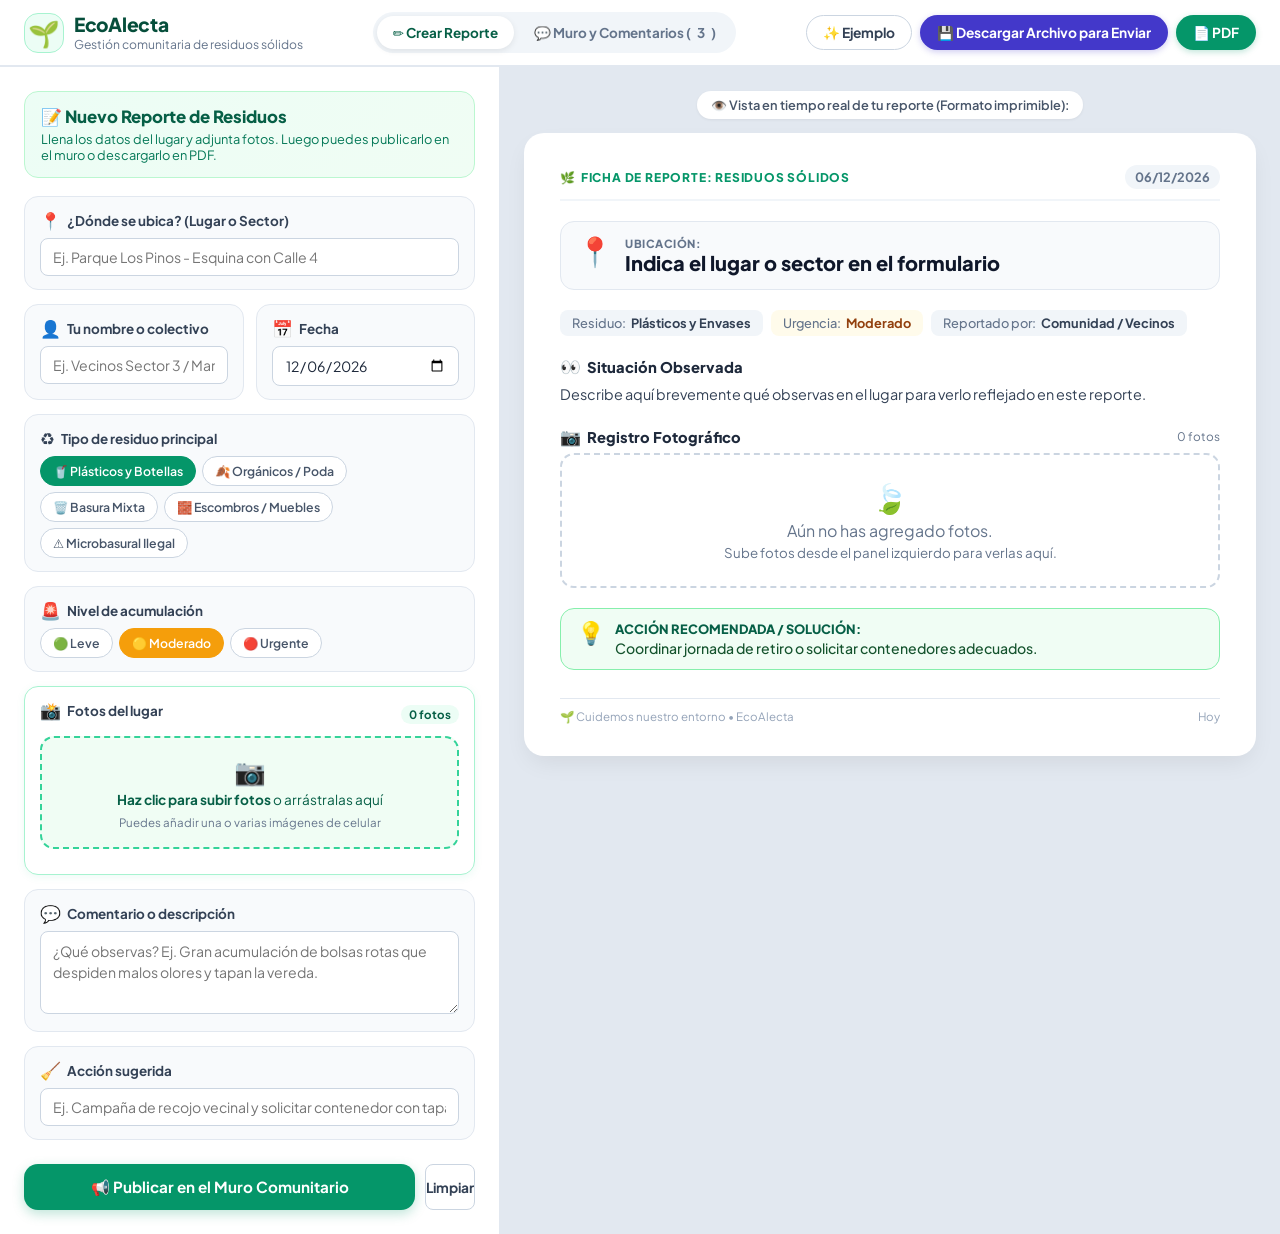
==== commit f937ca06: "chore: renombrar proyecto a EcoAlecta" ====
--- a/ecoreporte-completo.html
+++ b/ecoreporte-completo.html
@@ -1,9 +1,9 @@
-<!DOCTYPE html>
+﻿<!DOCTYPE html>
 <html lang="es">
 <head>
   <meta charset="UTF-8">
   <meta name="viewport" content="width=device-width, initial-scale=1.0">
-  <title>EcoReporte • Residuos Sólidos y Muro Comunitario</title>
+  <title>EcoAlecta • Residuos Sólidos y Muro Comunitario</title>
   <link rel="preconnect" href="https://fonts.googleapis.com">
   <link rel="preconnect" href="https://fonts.gstatic.com" crossorigin>
   <link href="https://fonts.googleapis.com/css2?family=Plus+Jakarta+Sans:wght@400;500;600;700;800&family=Space+Grotesk:wght@600;700&display=swap" rel="stylesheet">
@@ -431,7 +431,7 @@
     <div class="nav-brand">
       <div class="brand-avatar">🌱</div>
       <div>
-        <h1 class="brand-title">EcoReporte</h1>
+        <h1 class="brand-title">EcoAlecta</h1>
         <p class="brand-subtitle">Gestión comunitaria de residuos sólidos</p>
       </div>
     </div>
@@ -632,7 +632,7 @@
           </div>
 
           <div class="report-footer">
-            <span>🌱 Cuidemos nuestro entorno • EcoReporte</span>
+            <span>🌱 Cuidemos nuestro entorno • EcoAlecta</span>
             <span id="pv-time-now">Hoy</span>
           </div>
         </article>
@@ -819,11 +819,11 @@
       const blob = new Blob([fullHtml], { type: 'text/html;charset=utf-8' });
       const a = document.createElement('a');
       a.href = URL.createObjectURL(blob);
-      a.download = 'EcoReporte-Residuos-Solidos.html';
+      a.download = 'EcoAlecta-Residuos-Solidos.html';
       document.body.appendChild(a);
       a.click();
       a.remove();
-      alert('✅ ¡Archivo "EcoReporte-Residuos-Solidos.html" descargado a tu carpeta de Descargas!\n\nYa puedes adjuntarlo por WhatsApp, correo o Telegram.');
+      alert('✅ ¡Archivo "EcoAlecta-Residuos-Solidos.html" descargado a tu carpeta de Descargas!\n\nYa puedes adjuntarlo por WhatsApp, correo o Telegram.');
     });
   }
 
@@ -1010,7 +1010,7 @@
     solution: r.solution || 'Pendiente de coordinación con el equipo vecinal.',
     images: JSON.parse(JSON.stringify(r.images)),
     comments: [
-      { id: 'c_init', author: 'Sistema EcoReporte', text: 'Reporte registrado y visible para la comunidad.', time: 'Hace un momento' }
+      { id: 'c_init', author: 'Sistema EcoAlecta', text: 'Reporte registrado y visible para la comunidad.', time: 'Hace un momento' }
     ]
   };
   state.communityReports.unshift(newPost);
@@ -1020,7 +1020,7 @@
 }
 
 function loadCommunityReports() {
-  const saved = localStorage.getItem('ecoreporte_community_posts');
+  const saved = localStorage.getItem('ecoalecta_community_posts');
   if (saved) {
     try { state.communityReports = JSON.parse(saved); }
     catch { state.communityReports = getDefaultCommunityPosts(); }
@@ -1032,7 +1032,7 @@
 }
 
 function saveCommunityReports() {
-  try { localStorage.setItem('ecoreporte_community_posts', JSON.stringify(state.communityReports)); }
+  try { localStorage.setItem('ecoalecta_community_posts', JSON.stringify(state.communityReports)); }
   catch (e) { console.warn(e); }
   updateBadgeCounts();
 }
@@ -1324,3 +1324,4 @@
   </script>
 </body>
 </html>
+
